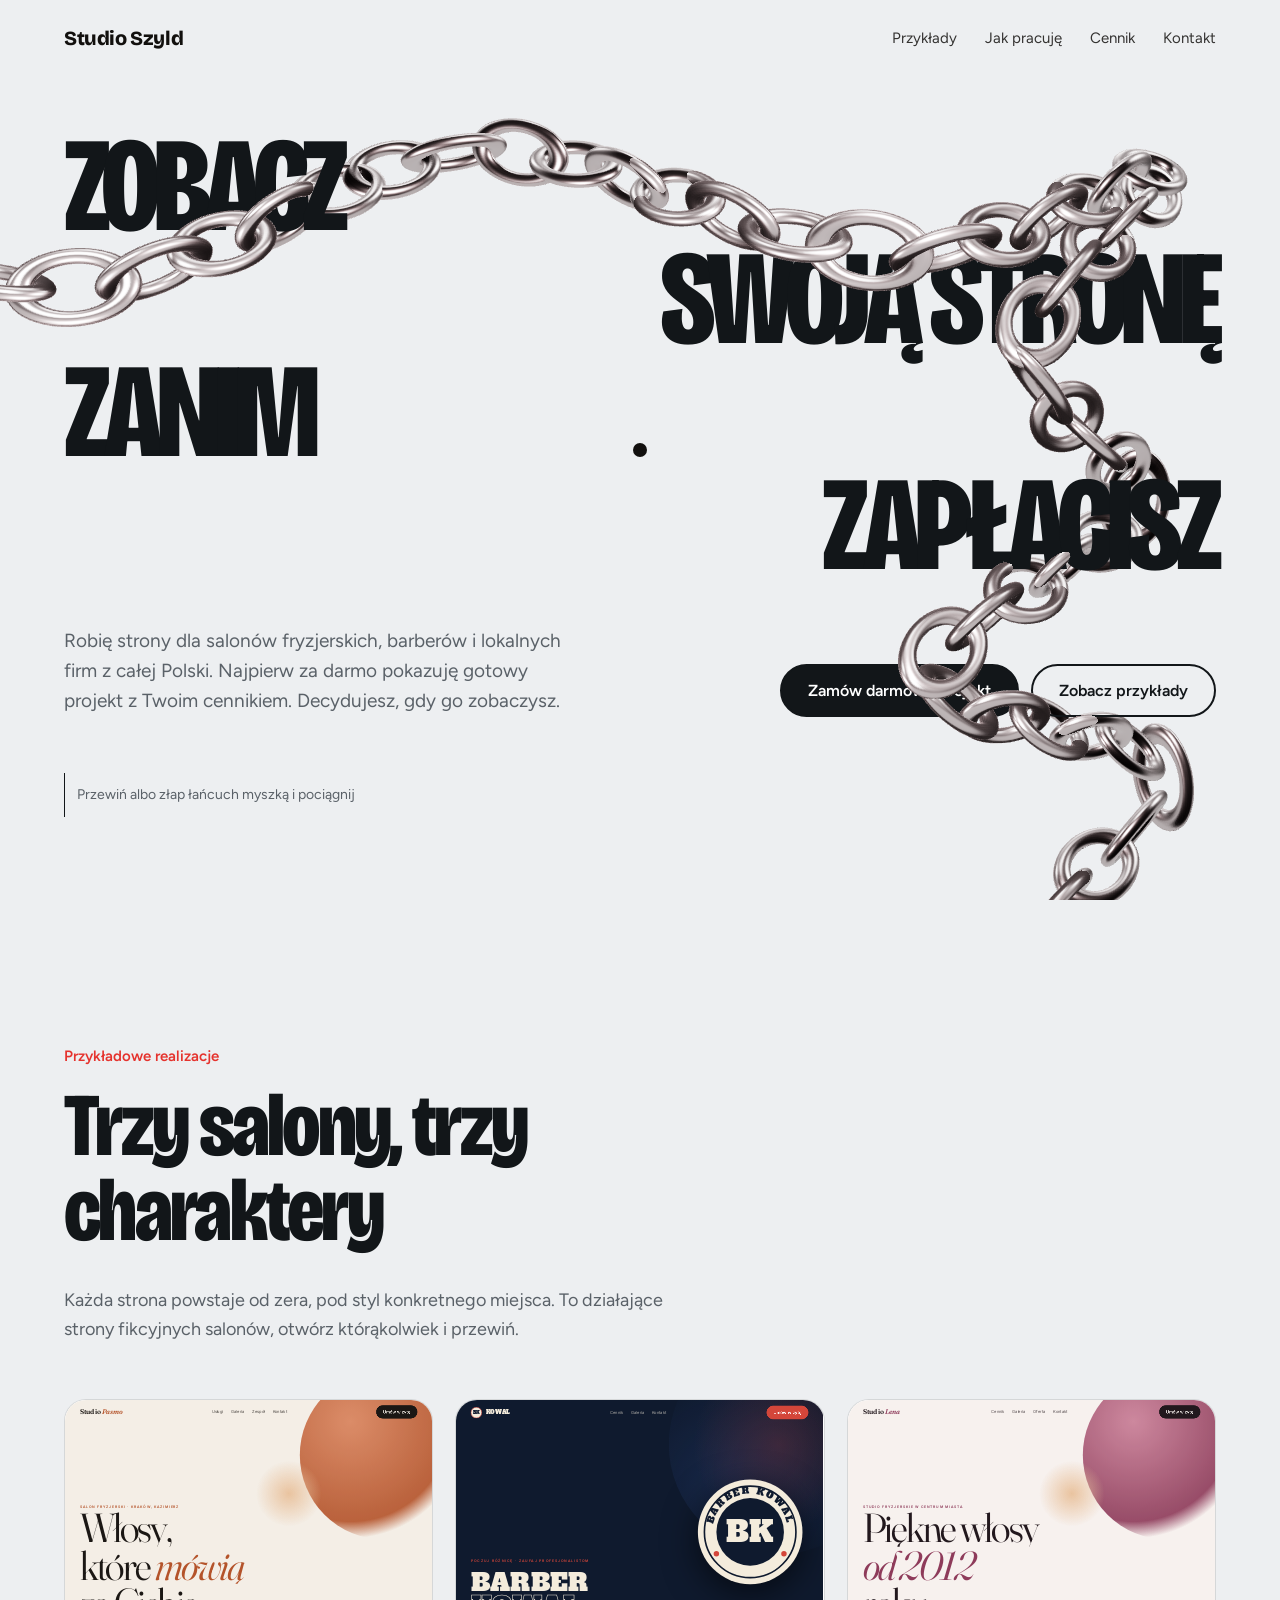
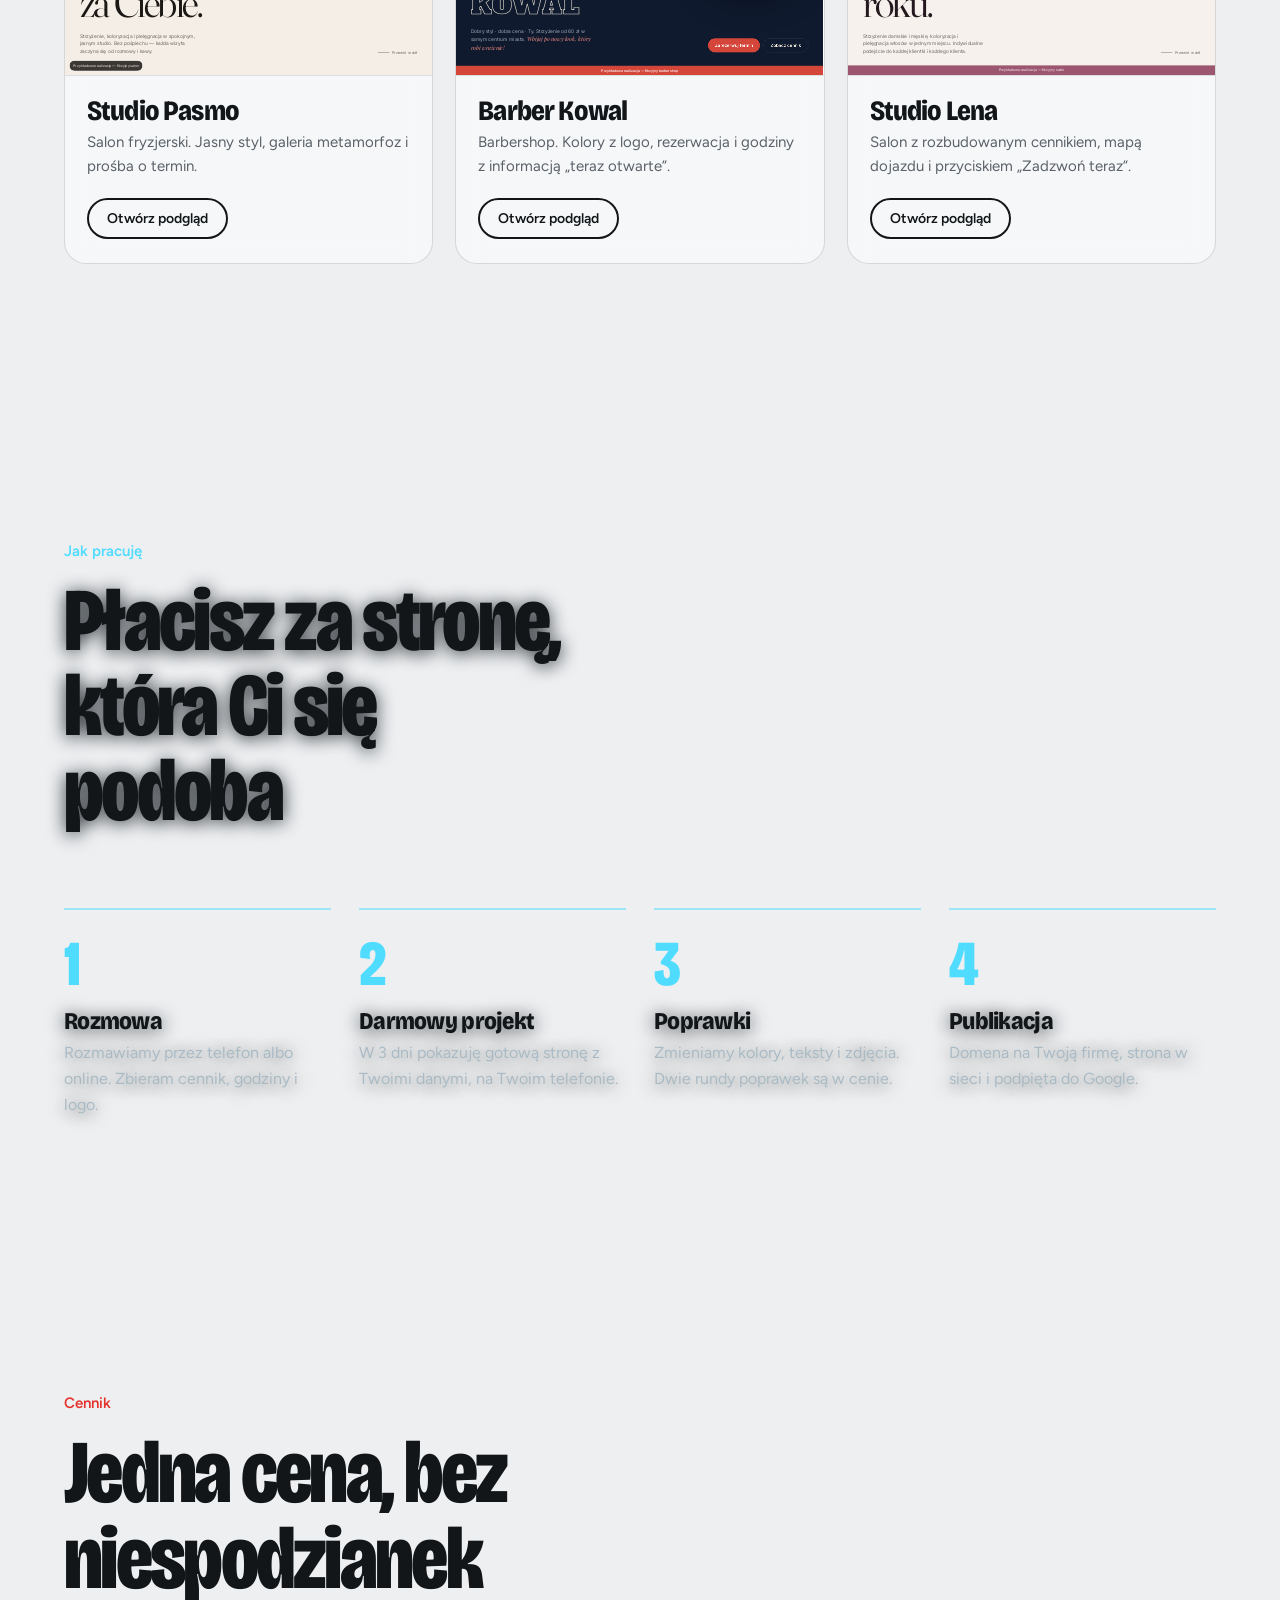
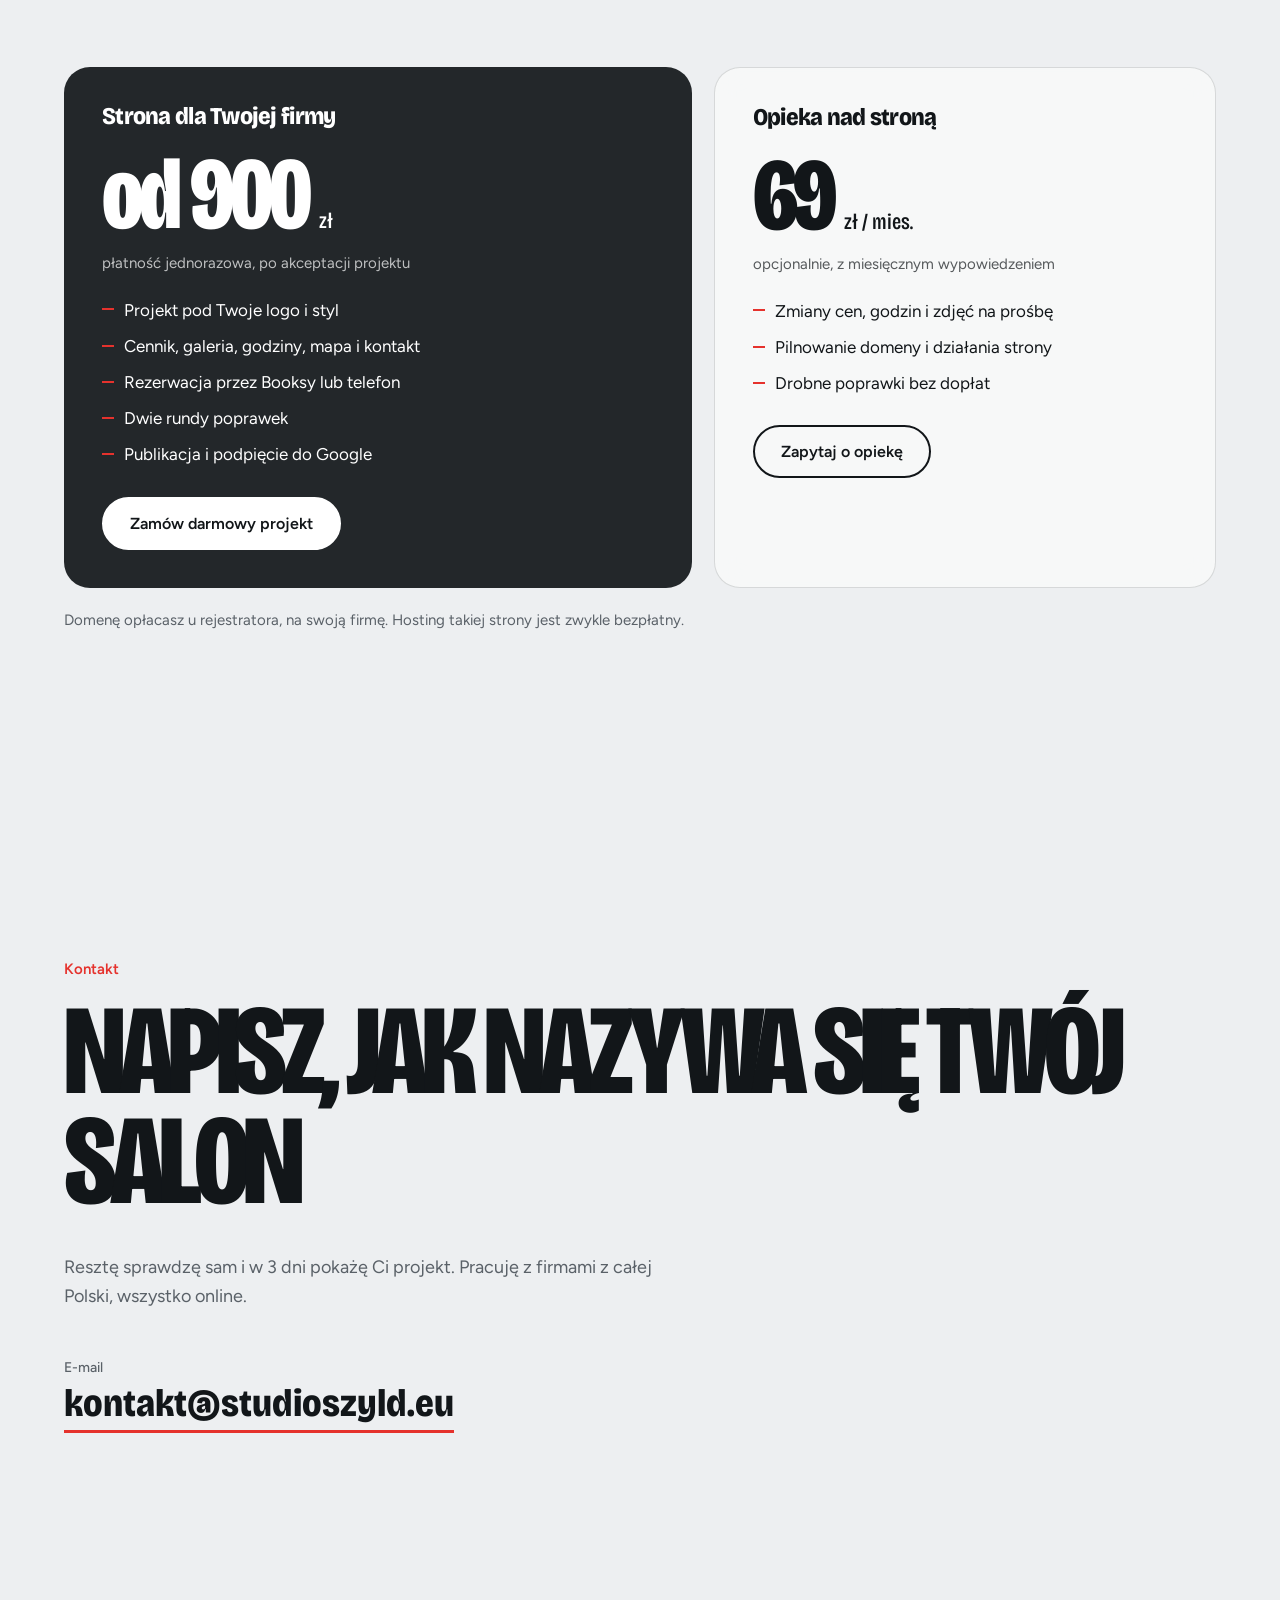
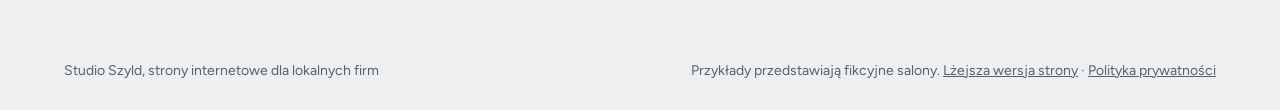
==== index.html @ aa6c3f44 "Add files via upload" ====
<!DOCTYPE html>
<html lang="pl">
<head>
<meta charset="utf-8">
<meta name="viewport" content="width=device-width, initial-scale=1">
<link rel="canonical" href="https://studioszyld.eu/">
<link rel="icon" href="favicon.svg" type="image/svg+xml">
<meta property="og:title" content="Studio Szyld — strony internetowe dla salonów i lokalnych firm">
<meta property="og:description" content="Zobacz swoją stronę, zanim zapłacisz. Darmowy projekt dla salonów fryzjerskich, barberów i lokalnych firm z całej Polski.">
<title>Studio Szyld — strony internetowe dla salonów i lokalnych firm</title>
<meta name="description" content="Strony dla salonów fryzjerskich, barberów i lokalnych firm z całej Polski. Darmowy projekt, zanim cokolwiek zapłacisz.">
<link rel="stylesheet" href="fonts/fonts.css">
<script type="importmap">
{ "imports": {
  "three": "./lib/three.module.js",
  "three/addons/": "./lib/addons/"
} }
</script>
<style>
  :root{
    --bg:#EDEFF1; --paper:#F8F9FA; --ink:#121619; --muted:#5A6168; --line:rgba(18,22,25,.14);
    --red:#E5322D; --cyan:#50DCFF; --night:#0C1217;
    --display:"Bricolage Grotesque","Arial Narrow",sans-serif; --body:"Figtree",system-ui,sans-serif;
    --wrap:min(1200px,90vw);
  }
  *{box-sizing:border-box;margin:0;padding:0}
  html{scroll-behavior:smooth}
  body{background:var(--bg);color:var(--ink);font:400 17px/1.6 var(--body);-webkit-font-smoothing:antialiased;overflow-x:hidden;transition:background-color .6s}
  body.dark{background:var(--night);color:#E9EEF1}
  a{color:inherit}
  .wrap{width:var(--wrap);margin-inline:auto}
  :focus-visible{outline:3px solid var(--red);outline-offset:3px;border-radius:6px}
  h1,h2,h3{font-family:var(--display);font-weight:800;letter-spacing:-.03em;line-height:.95}

  main,header,footer{position:relative;z-index:1}

  .btn{display:inline-flex;align-items:center;justify-content:center;border-radius:999px;padding:15px 26px;font:600 16px var(--body);text-decoration:none;border:2px solid currentColor;cursor:pointer;background:transparent;color:inherit;transition:background .2s,color .2s,border-color .2s}
  .btn.solid{background:var(--ink);border-color:var(--ink);color:#fff}
  .btn.solid:hover{background:var(--red);border-color:var(--red)}
  .btn:not(.solid):hover{background:var(--ink);border-color:var(--ink);color:#fff}
  body.dark .btn:not(.solid):hover{background:#fff;border-color:#fff;color:var(--ink)}

  header{position:fixed;top:0;left:0;right:0;z-index:20;mix-blend-mode:difference;color:#fff}
  header .wrap{display:flex;justify-content:space-between;align-items:center;height:76px}
  .brand{font:800 20px var(--display);letter-spacing:-.02em;text-decoration:none}
  header nav{display:flex;gap:28px;font-size:15px}
  header nav a{text-decoration:none;opacity:.85}
  header nav a:hover{opacity:1}
  @media (max-width:760px){header nav a:not(.cta){display:none}}

  section{min-height:100vh;padding:130px 0 100px;display:flex;align-items:center}
  section>.wrap{width:var(--wrap)}

  /* hero */
  .hero h1{font-size:clamp(52px,10.5vw,172px);font-variation-settings:"wdth" 75;letter-spacing:-.05em;line-height:.84;text-transform:uppercase}
  .hero h1 span{display:block}
  .hero h1 .r{text-align:right}
  .hero-foot{display:flex;justify-content:space-between;align-items:flex-end;gap:32px;flex-wrap:wrap;margin-top:44px}
  .hero-foot p{max-width:42ch;font-size:19px;color:var(--muted)}
  .hero-foot .row{display:flex;gap:12px;flex-wrap:wrap}
  .scroll-cue{font-size:14px;color:var(--muted);margin-top:56px;display:flex;align-items:center;gap:12px}
  .scroll-cue i{width:1px;height:44px;background:var(--ink);transform-origin:top;animation:cue 2s ease-in-out infinite}
  @keyframes cue{0%{transform:scaleY(0)}50%{transform:scaleY(1)}100%{transform:scaleY(0);transform-origin:bottom}}

  .label{font:600 15px var(--body);color:var(--red);margin-bottom:18px;display:block}
  h2{font-size:clamp(44px,7vw,108px);font-variation-settings:"wdth" 78;max-width:13ch}
  .sub{max-width:52ch;color:var(--muted);margin-top:22px;font-size:18px}
  body.dark .sub{color:#9FB0BA}

  /* work */
  .work .grid{display:grid;grid-template-columns:repeat(3,1fr);gap:22px;margin-top:56px}
  .card{background:rgba(248,249,250,.82);backdrop-filter:blur(14px);border:1px solid var(--line);border-radius:22px;overflow:hidden;display:flex;flex-direction:column}
  .viewport{position:relative;aspect-ratio:4/3;overflow:hidden;background:#fff;border-bottom:1px solid var(--line)}
  .viewport iframe{position:absolute;top:0;left:0;width:1280px;height:960px;border:0;transform-origin:0 0;pointer-events:none}
  .card .txt{padding:22px 22px 24px;display:flex;flex-direction:column;gap:6px;flex:1}
  .card h3{font-size:28px;font-variation-settings:"wdth" 85}
  .card p{color:var(--muted);font-size:15px;flex:1}
  .card button{margin-top:14px;align-self:flex-start;padding:10px 18px;font-size:14px}
  @media (max-width:900px){.work .grid{grid-template-columns:1fr}}

  /* process (dark, cyan light) */
  .process ol{list-style:none;margin-top:64px;display:grid;grid-template-columns:repeat(4,1fr);gap:28px;counter-reset:s}
  .process li{counter-increment:s;border-top:2px solid rgba(80,220,255,.5);padding-top:22px}
  .process h2,.process h3,.process p{text-shadow:0 2px 18px rgba(12,18,23,.85)}
  .process li::before{content:counter(s);display:block;font:800 64px/1 var(--display);color:var(--cyan);margin-bottom:14px;font-variation-settings:"wdth" 75}
  .process h3{font-size:24px;margin-bottom:8px;font-variation-settings:"wdth" 88}
  .process p{color:#A9BAC4;font-size:16px}
  @media (max-width:900px){.process ol{grid-template-columns:1fr 1fr}}
  @media (max-width:560px){.process ol{grid-template-columns:1fr}}

  /* pricing */
  .plans{display:grid;grid-template-columns:1.25fr 1fr;gap:22px;margin-top:56px}
  .plan{border-radius:26px;padding:38px;backdrop-filter:blur(14px)}
  .plan.main{background:rgba(18,22,25,.92);color:#fff}
  .plan.care{background:rgba(248,249,250,.85);border:1px solid var(--line)}
  .plan h3{font-size:24px;font-variation-settings:"wdth" 90}
  .price{font:800 clamp(64px,8vw,112px)/1 var(--display);font-variation-settings:"wdth" 75;letter-spacing:-.04em;margin:16px 0 4px}
  .price small{font-size:22px;font-weight:500;letter-spacing:0}
  .plan .note{opacity:.7;font-size:15px;margin-bottom:22px}
  .plan ul{list-style:none;display:grid;gap:9px;margin-bottom:28px}
  .plan li{padding-left:22px;position:relative}
  .plan li::before{content:"";position:absolute;left:0;top:.7em;width:12px;height:2px;background:var(--red)}
  .plan.main .btn{background:#fff;border-color:#fff;color:var(--ink)}
  .plan.main .btn:hover{background:var(--red);border-color:var(--red);color:#fff}
  .fine{margin-top:20px;font-size:15px;color:var(--muted)}
  @media (max-width:900px){.plans{grid-template-columns:1fr}}

  /* contact */
  .contact h2{font-size:clamp(56px,10vw,168px);max-width:none;text-transform:uppercase;font-variation-settings:"wdth" 75;letter-spacing:-.05em;line-height:.86}
  .contact .links{display:flex;gap:40px;flex-wrap:wrap;margin-top:48px}
  .contact .links a{text-decoration:none;font:800 clamp(24px,3vw,40px)/1.1 var(--display);font-variation-settings:"wdth" 85;border-bottom:3px solid var(--red);padding-bottom:6px}
  .contact .links a:hover{color:var(--red)}
  .contact .links small{display:block;font:500 14px var(--body);color:var(--muted);margin-bottom:6px}
  footer{padding:28px 0;font-size:14px;color:var(--muted)}
  footer .wrap{display:flex;justify-content:space-between;gap:16px;flex-wrap:wrap}

  dialog{border:0;padding:0;width:min(1280px,96vw);height:min(860px,92vh);border-radius:18px;overflow:hidden;background:#fff;box-shadow:0 40px 120px rgba(0,0,0,.4)}
  dialog::backdrop{background:rgba(12,18,23,.65);backdrop-filter:blur(4px)}
  .dlg-bar{display:flex;align-items:center;justify-content:space-between;padding:10px 12px 10px 20px;background:var(--ink);color:#fff;font-size:14px}
  .dlg-bar button{border:0;background:#fff;color:var(--ink);font:600 14px var(--body);padding:8px 16px;border-radius:999px;cursor:pointer}
  dialog iframe{width:100%;height:calc(100% - 52px);border:0;display:block}

  .fallback .gl{display:none}
  html.lenis, html.lenis body{height:auto}
  .lenis.lenis-smooth{scroll-behavior:auto!important}
  .lenis.lenis-stopped{overflow:hidden}

  /* two canvases: chain behind the text and in front of it */
  .gl{position:fixed;inset:0;width:100vw;height:100vh;pointer-events:none}
  #glBack{z-index:0}
  #glFront{z-index:3}

  /* intro: white curtain, title, counter */
  #introBg{position:fixed;inset:0;z-index:28;background:#fff;will-change:transform}
  #introText{position:fixed;inset:0;z-index:30;display:flex;flex-direction:column;align-items:center;justify-content:center;gap:18px;pointer-events:none;will-change:transform}
  #introText .title{font:800 clamp(64px,15vw,260px)/.82 var(--display);font-variation-settings:"wdth" 75;letter-spacing:-.05em;text-transform:uppercase;text-align:center;color:var(--ink)}
  #introText .title span{display:block;overflow:hidden}
  #introText .title span i{display:block;font-style:normal}
  #introText small{font-size:15px;color:var(--muted)}
  #introCount{position:fixed;left:28px;bottom:20px;z-index:30;font:800 clamp(48px,7vw,110px)/1 var(--display);font-variation-settings:"wdth" 75;letter-spacing:-.04em;color:var(--ink);font-variant-numeric:tabular-nums}
  #skipIntro{position:fixed;right:24px;bottom:24px;z-index:32;border:0;background:none;font:500 14px var(--body);color:var(--muted);cursor:pointer;text-decoration:underline}
  body.intro{overflow:hidden}
  body.intro #glBack{z-index:29}
  body.intro #glFront{z-index:31}
  body.intro header{opacity:0}
  header{transition:opacity .6s .2s}
  @media (prefers-reduced-motion:no-preference){
    #introText .title span i{animation:introRise 1s cubic-bezier(.2,.8,.2,1) both}
    #introText .title span:nth-child(2) i{animation-delay:.12s}
    @keyframes introRise{from{transform:translateY(105%)}to{transform:none}}
    body.ready .hero h1 span{animation:heroRise 1s cubic-bezier(.2,.8,.2,1) both}
    body.ready .hero h1 span:nth-child(2){animation-delay:.07s}
    body.ready .hero h1 span:nth-child(3){animation-delay:.14s}
    body.ready .hero h1 span:nth-child(4){animation-delay:.21s}
    @keyframes heroRise{from{transform:translateY(40%);opacity:0}to{transform:none;opacity:1}}
    /* section headings wipe in once */
    h2.rv{padding-bottom:.12em;clip-path:inset(0 0 100% 0);transform:translateY(24px);transition:clip-path 1s cubic-bezier(.2,.8,.2,1),transform 1s cubic-bezier(.2,.8,.2,1)}
    h2.rv.in{clip-path:inset(0 0 0 0);transform:none}
    h2.rv.done{clip-path:none}
  }

  /* custom cursor (mouse only) */
  .cursor{position:fixed;left:0;top:0;width:14px;height:14px;margin:-7px 0 0 -7px;border-radius:50%;background:#fff;mix-blend-mode:difference;z-index:50;pointer-events:none;transition:width .25s,height .25s,margin .25s;display:none}
  .cursor.big{width:64px;height:64px;margin:-32px 0 0 -32px}
  .cursor.grab{width:40px;height:40px;margin:-20px 0 0 -20px}
  @media (hover:hover) and (pointer:fine){ .cursor{display:block} body{cursor:none} a,button,summary{cursor:none} }
  body.dragging{user-select:none;-webkit-user-select:none}
</style>
</head>
<body class="intro">
<div id="introBg" aria-hidden="true"></div>
<canvas class="gl" id="glBack" aria-hidden="true"></canvas>
<div id="introText" role="status" aria-label="Wczytywanie strony Studio Szyld">
  <div class="title" aria-hidden="true"><span><i>Studio</i></span><span><i>Szyld</i></span></div>
  <small>strony internetowe dla lokalnych firm</small>
</div>
<div id="introCount" aria-hidden="true">00</div>
<button type="button" id="skipIntro">Pomiń intro</button>
<canvas class="gl" id="glFront" aria-hidden="true"></canvas>
<div class="cursor" id="cursor" aria-hidden="true"></div>

<header>
  <div class="wrap">
    <a class="brand" href="#top">Studio Szyld</a>
    <nav aria-label="Główna">
      <a href="#przyklady">Przykłady</a>
      <a href="#jak-pracuje">Jak pracuję</a>
      <a href="#cennik">Cennik</a>
      <a class="cta" href="#kontakt">Kontakt</a>
    </nav>
  </div>
</header>

<main id="top">
  <section class="hero" data-light="#ffffff" aria-labelledby="h1">
    <div class="wrap">
      <h1 id="h1"><span>Zobacz</span><span class="r">swoją stronę</span><span>zanim</span><span class="r">zapłacisz</span></h1>
      <div class="hero-foot">
        <p>Robię strony dla salonów fryzjerskich, barberów i lokalnych firm z całej Polski. Najpierw za darmo pokazuję gotowy projekt z Twoim cennikiem. Decydujesz, gdy go zobaczysz.</p>
        <div class="row"><a class="btn solid" href="#kontakt">Zamów darmowy projekt</a><a class="btn" href="#przyklady">Zobacz przykłady</a></div>
      </div>
      <div class="scroll-cue"><i></i><span id="cueText">Przewiń, łańcuch pojedzie z Tobą</span></div>
    </div>
  </section>

  <section class="work" id="przyklady" data-light="#ff3b30" aria-labelledby="h2a">
    <div class="wrap">
      <span class="label">Przykładowe realizacje</span>
      <h2 id="h2a">Trzy salony, trzy charaktery</h2>
      <p class="sub">Każda strona powstaje od zera, pod styl konkretnego miejsca. To działające strony fikcyjnych salonów, otwórz którąkolwiek i przewiń.</p>
      <div class="grid">
        <article class="card"><div class="viewport" data-demo="pasmo"><iframe title="Podgląd: Studio Pasmo" tabindex="-1" aria-hidden="true"></iframe></div><div class="txt"><h3>Studio Pasmo</h3><p>Salon fryzjerski. Jasny styl, galeria metamorfoz i prośba o termin.</p><button class="btn" type="button" data-open="pasmo">Otwórz podgląd</button></div></article>
        <article class="card"><div class="viewport" data-demo="barber"><iframe title="Podgląd: Barber Kowal" tabindex="-1" aria-hidden="true"></iframe></div><div class="txt"><h3>Barber Kowal</h3><p>Barbershop. Kolory z logo, rezerwacja i godziny z informacją „teraz otwarte”.</p><button class="btn" type="button" data-open="barber">Otwórz podgląd</button></div></article>
        <article class="card"><div class="viewport" data-demo="salon"><iframe title="Podgląd: Studio Lena" tabindex="-1" aria-hidden="true"></iframe></div><div class="txt"><h3>Studio Lena</h3><p>Salon z rozbudowanym cennikiem, mapą dojazdu i przyciskiem „Zadzwoń teraz”.</p><button class="btn" type="button" data-open="salon">Otwórz podgląd</button></div></article>
      </div>
    </div>
  </section>

  <section class="process" id="jak-pracuje" data-light="#50dcff" data-dark aria-labelledby="h2b">
    <div class="wrap">
      <span class="label" style="color:var(--cyan)">Jak pracuję</span>
      <h2 id="h2b">Płacisz za stronę, która Ci się podoba</h2>
      <ol>
        <li><h3>Rozmowa</h3><p>Rozmawiamy przez telefon albo online. Zbieram cennik, godziny i logo.</p></li>
        <li><h3>Darmowy projekt</h3><p>W 3 dni pokazuję gotową stronę z Twoimi danymi, na Twoim telefonie.</p></li>
        <li><h3>Poprawki</h3><p>Zmieniamy kolory, teksty i zdjęcia. Dwie rundy poprawek są w cenie.</p></li>
        <li><h3>Publikacja</h3><p>Domena na Twoją firmę, strona w sieci i podpięta do Google.</p></li>
      </ol>
    </div>
  </section>

  <section class="pricing" id="cennik" data-light="#ffffff" aria-labelledby="h2c">
    <div class="wrap">
      <span class="label">Cennik</span>
      <h2 id="h2c">Jedna cena, bez niespodzianek</h2>
      <div class="plans">
        <div class="plan main">
          <h3>Strona dla Twojej firmy</h3>
          <div class="price">od 900 <small>zł</small></div>
          <p class="note">płatność jednorazowa, po akceptacji projektu</p>
          <ul><li>Projekt pod Twoje logo i styl</li><li>Cennik, galeria, godziny, mapa i kontakt</li><li>Rezerwacja przez Booksy lub telefon</li><li>Dwie rundy poprawek</li><li>Publikacja i podpięcie do Google</li></ul>
          <a class="btn" href="#kontakt">Zamów darmowy projekt</a>
        </div>
        <div class="plan care">
          <h3>Opieka nad stroną</h3>
          <div class="price">69 <small>zł / mies.</small></div>
          <p class="note">opcjonalnie, z miesięcznym wypowiedzeniem</p>
          <ul><li>Zmiany cen, godzin i zdjęć na prośbę</li><li>Pilnowanie domeny i działania strony</li><li>Drobne poprawki bez dopłat</li></ul>
          <a class="btn" href="#kontakt">Zapytaj o opiekę</a>
        </div>
      </div>
      <p class="fine">Domenę opłacasz u rejestratora, na swoją firmę. Hosting takiej strony jest zwykle bezpłatny.</p>
    </div>
  </section>

  <section class="contact" id="kontakt" data-light="#ff3b30" aria-labelledby="h2d">
    <div class="wrap">
      <span class="label">Kontakt</span>
      <h2 id="h2d">Napisz, jak nazywa się Twój salon</h2>
      <p class="sub">Resztę sprawdzę sam i w 3 dni pokażę Ci projekt. Pracuję z firmami z całej Polski, wszystko online.</p>
      <div class="links">
        <a href="mailto:kontakt@studioszyld.eu"><small>E-mail</small>kontakt@studioszyld.eu</a>
      </div>
    </div>
  </section>
</main>

<footer><div class="wrap"><span>Studio Szyld, strony internetowe dla lokalnych firm</span><span>Przykłady przedstawiają fikcyjne salony. <a href="lekka.html">Lżejsza wersja strony</a> · <a href="polityka-prywatnosci.html">Polityka prywatności</a></span></div></footer>

<dialog id="preview" aria-label="Pełny podgląd przykładu">
  <div class="dlg-bar"><span id="previewTitle">Podgląd</span><button type="button" id="previewClose">Zamknij podgląd</button></div>
  <iframe id="previewFrame" title="Pełny podgląd przykładowej strony"></iframe>
</dialog>

<script src="lib/lenis.min.js"></script>
<script>
(function(){
  if ('scrollRestoration' in history) history.scrollRestoration = 'manual';
  window.scrollTo(0, 0);
  var reduce = matchMedia('(prefers-reduced-motion: reduce)').matches;

  // Smooth scroll
  if (window.Lenis && !reduce) {
    window.lenis = new Lenis({ duration: 1.15, smoothWheel: true });
    (function raf(t){ window.lenis.raf(t); requestAnimationFrame(raf); })(performance.now());
    window.lenis.stop();
    document.querySelectorAll('a[href^="#"]').forEach(function(a){
      a.addEventListener('click', function(e){
        var el = document.querySelector(a.getAttribute('href')); if (!el) return;
        e.preventDefault(); window.lenis.scrollTo(el, { offset: a.getAttribute('href') === '#top' ? 0 : -20 });
      });
    });
  }

  // Intro control (the 3D script drives the curtain; this is the fallback and the finish)
  var done = false;
  window.introProgress = function(p){ var c = document.getElementById('introCount'); if (c) c.textContent = String(Math.round(p * 100)).padStart(2, '0'); };
  window.introCurtain = function(k){
    var y = (k * 100) + '%';
    ['introBg','introText','introCount'].forEach(function(id){ var el = document.getElementById(id); if (el) el.style.transform = 'translateY(' + y + ')'; });
    if (k > 0.15) document.body.classList.add('ready');
  };
  window.finishIntro = function(){
    if (done) return; done = true;
    window.introCurtain(1);
    document.body.classList.add('ready');
    document.body.classList.remove('intro');
    ['introBg','introText','introCount','skipIntro'].forEach(function(id){ var el = document.getElementById(id); if (el) el.remove(); });
    if (window.lenis) window.lenis.start();
  };
  function skip(){ window.__skipIntro = true; window.finishIntro(); }
  document.getElementById('skipIntro').addEventListener('click', skip);
  window.addEventListener('keydown', function(e){ if (e.key === 'Escape' && !done) skip(); });
  if (reduce) window.finishIntro();
  setTimeout(function(){ if (!window.__chainReady) window.finishIntro(); }, 6000);

  // Headings wipe in
  // observe the section (a clipped heading itself never counts as visible)
  var io = new IntersectionObserver(function(es){ es.forEach(function(en){ if (en.isIntersecting) { var t = en.target.querySelector('h2'); t.classList.add('in'); io.unobserve(en.target); setTimeout(function(){ t.classList.add('done'); }, 1100); } }); }, { threshold: .15 });
  document.querySelectorAll('section:not(.hero) h2').forEach(function(h){ h.classList.add('rv'); io.observe(h.closest('section')); });

  // Cursor + magnetic buttons
  if (matchMedia('(hover:hover) and (pointer:fine)').matches) {
    var c = document.getElementById('cursor'), x = innerWidth/2, y = innerHeight/2, cx = x, cy = y;
    addEventListener('pointermove', function(e){ x = e.clientX; y = e.clientY; }, { passive: true });
    (function loop(){ cx += (x - cx) * .25; cy += (y - cy) * .25; c.style.transform = 'translate(' + cx + 'px,' + cy + 'px)'; requestAnimationFrame(loop); })();
    document.addEventListener('pointerover', function(e){ c.classList.toggle('big', !!e.target.closest('a,button,summary,.card')); });
    document.querySelectorAll('.btn').forEach(function(b){
      b.addEventListener('pointermove', function(e){ var r = b.getBoundingClientRect(); b.style.transform = 'translate(' + (e.clientX - r.left - r.width/2) * .25 + 'px,' + (e.clientY - r.top - r.height/2) * .35 + 'px)'; });
      b.addEventListener('pointerleave', function(){ b.style.transform = ''; });
    });
    window.__cursorEl = c;
    var ct = document.getElementById('cueText'); if (ct) ct.textContent = 'Przewiń albo złap łańcuch myszką i pociągnij';
  }
})();
</script>
<script type="text/plain" id="demo-pasmo">[base64]/[base64]/[base64]/[base64]/[base64]</script>
<script type="text/plain" id="demo-barber">[base64]/[base64]/[base64]</script>
<script type="text/plain" id="demo-salon">[base64]/[base64]/[base64]/Fm2NpYW1pLjwvcD4KICAgICAgPGRpdiBzdHlsZT0iZGlzcGxheTpmbGV4O2dhcDoxMnB4O2ZsZXgtd3JhcDp3cmFwIj4KICAgICAgICA8YSBjbGFzcz0iYnRuIGNsYXkgbWFnbmV0aWMiIGhyZWY9IiNyZXplcndhY2phIj48c3Bhbj5aYWR6d2/[base64]/[base64]</script>

<script>
(function(){
  var cache = {};
  window.getDemo = function(id){
    if (!cache[id]) {
      var bin = atob(document.getElementById('demo-' + id).textContent.trim()), bytes = new Uint8Array(bin.length);
      for (var i = 0; i < bin.length; i++) bytes[i] = bin.charCodeAt(i);
      cache[id] = new TextDecoder('utf-8').decode(bytes);
    }
    return cache[id];
  };
  var names = { pasmo:'Studio Pasmo', barber:'Barber Kowal', salon:'Studio Lena' };
  function fit(v){ v.querySelector('iframe').style.transform = 'scale(' + (v.clientWidth / 1280) + ')'; }
  var ro = new ResizeObserver(function(es){ es.forEach(function(e){ fit(e.target); }); });
  var io = new IntersectionObserver(function(es){
    es.forEach(function(e){ if (e.isIntersecting) { var v = e.target; v.querySelector('iframe').srcdoc = getDemo(v.dataset.demo); fit(v); ro.observe(v); io.unobserve(v); } });
  }, { rootMargin: '400px' });
  document.querySelectorAll('.viewport').forEach(function(v){ io.observe(v); });
  var dlg = document.getElementById('preview'), pf = document.getElementById('previewFrame');
  document.querySelectorAll('[data-open]').forEach(function(b){
    b.addEventListener('click', function(){
      document.getElementById('previewTitle').textContent = names[b.dataset.open] + ' (przykładowa realizacja)';
      pf.srcdoc = getDemo(b.dataset.open); dlg.showModal(); if (window.lenis) window.lenis.stop();
    });
  });
  document.getElementById('previewClose').addEventListener('click', function(){ dlg.close(); });
  dlg.addEventListener('close', function(){ pf.srcdoc = ''; if (window.lenis) window.lenis.start(); });
  dlg.addEventListener('click', function(e){ if (e.target === dlg) dlg.close(); });

  // if WebGL/three fails, hide canvas
  window.__chainFallback = function(){ document.documentElement.classList.add('fallback'); window.finishIntro && window.finishIntro(); };
  setTimeout(function(){ if (!window.__chainReady) window.__chainFallback(); }, 6000);
})();
</script>

<script type="module">
import * as THREE from 'three';
import { RoomEnvironment } from 'three/addons/environments/RoomEnvironment.js';

try {
  const reduce = matchMedia('(prefers-reduced-motion: reduce)').matches;
  const fine = matchMedia('(hover:hover) and (pointer:fine)').matches;
  const dual = window.innerWidth >= 700;          // chain woven in front of the text only on larger screens

  function makeRenderer(canvas){
    const r = new THREE.WebGLRenderer({ canvas, antialias: true, alpha: true });
    r.setPixelRatio(Math.min(window.devicePixelRatio, dual ? 1.75 : 2));
    r.toneMapping = THREE.ACESFilmicToneMapping;
    r.toneMappingExposure = 0.95;
    r.outputColorSpace = THREE.SRGBColorSpace;
    return r;
  }
  const back = makeRenderer(document.getElementById('glBack'));
  const front = dual ? makeRenderer(document.getElementById('glFront')) : null;
  // Split the chain at the text plane: back canvas draws what is behind (z<0), front canvas what is in front (z>0)
  if (front) {
    back.clippingPlanes = [new THREE.Plane(new THREE.Vector3(0, 0, -1), 0.02)];
    front.clippingPlanes = [new THREE.Plane(new THREE.Vector3(0, 0, 1), 0.02)];
  }

  const scene = new THREE.Scene();
  const camera = new THREE.PerspectiveCamera(35, 1, 0.1, 100);
  camera.position.set(0, 0, 24);
  const pmremB = new THREE.PMREMGenerator(back);
  const envB = pmremB.fromScene(new RoomEnvironment(), 0.04).texture;
  let envF = null;
  if (front) { const pmremF = new THREE.PMREMGenerator(front); envF = pmremF.fromScene(new RoomEnvironment(), 0.04).texture; }
  scene.environment = envB;

  const geo = new THREE.TorusGeometry(0.5, 0.12, 20, 64);
  geo.scale(1, 1.6, 1);
  const mat = new THREE.MeshStandardMaterial({ color: 0xffffff, metalness: 1, roughness: 0.18, envMapIntensity: 0.8 });

  const pts = [
    [-16, 6, -2], [-9, 2.5, 2.2], [-3, 5.5, -2.2], [4, 3, 2.2], [9.5, 5, -2], [6, 1.5, 2], [9, -1, -2],
    [4.5, -3.5, 2], [9.5, -6, -2], [5.5, -9, 1.5], [10.5, -12, 0], [17, -13, -2]
  ].map(p => new THREE.Vector3(p[0], p[1], p[2]));
  const curve = new THREE.CatmullRomCurve3(pts, false, 'centripetal');
  const SPACING = 1.24;
  const COUNT = Math.floor(curve.getLength() / SPACING);

  const chain = new THREE.InstancedMesh(geo, mat, COUNT);
  chain.frustumCulled = false;
  const group = new THREE.Group();
  group.add(chain);
  scene.add(group);

  const key = new THREE.PointLight(0xffffff, 420, 0, 1.6); key.position.set(6, 6, 10); scene.add(key);
  const rim = new THREE.PointLight(0xffffff, 260, 0, 1.6); rim.position.set(-8, -5, 6); scene.add(rim);
  const cursorLight = new THREE.PointLight(0xffffff, 0, 0, 2); cursorLight.position.set(0, 0, 5); scene.add(cursorLight);
  scene.add(new THREE.AmbientLight(0xffffff, 0.15));

  // per-link state for the cursor push (springy)
  const disp = new Float32Array(COUNT * 3), vel = new Float32Array(COUNT * 3);
  const up = new THREE.Vector3(0, 1, 0), tan = new THREE.Vector3(), pos = new THREE.Vector3();
  const q = new THREE.Quaternion(), twist = new THREE.Quaternion().setFromAxisAngle(up, Math.PI / 2);
  const roll = new THREE.Quaternion(), m = new THREE.Matrix4(), one = new THREE.Vector3(1, 1, 1);
  const mouseLocal = new THREE.Vector3(9999, 9999, 0);
  let swing = 0;

  function layout(offset, dt){
    const R = 2.6, strength = 1.6;
    for (let i = 0; i < COUNT; i++) {
      const t = ((i / COUNT + offset) % 1 + 1) % 1;
      curve.getPointAt(t, pos);
      curve.getTangentAt(t, tan).normalize();
      // cursor push in the screen plane + a little toward the viewer
      const dx = pos.x - mouseLocal.x, dy = pos.y - mouseLocal.y, d = Math.hypot(dx, dy);
      let tx = 0, ty = 0, tz = 0;
      if (d < R && d > 0.0001) { const f = (1 - d / R) ** 2 * strength; tx = dx / d * f; ty = dy / d * f; tz = f * 0.8; }
      const j = i * 3;
      for (let a = 0; a < 3; a++) {
        const target = a === 0 ? tx : a === 1 ? ty : tz;
        vel[j + a] += (target - disp[j + a]) * 14 * dt;
        vel[j + a] *= Math.exp(-6 * dt);
        disp[j + a] += vel[j + a] * dt * 10;
      }
      pos.x += disp[j]; pos.y += disp[j + 1]; pos.z += disp[j + 2];
      q.setFromUnitVectors(up, tan);
      if (i % 2) q.multiply(twist);
      roll.setFromAxisAngle(up, swing * Math.sin(i * 0.35));   // scroll speed makes the links wobble
      q.multiply(roll);
      m.compose(pos, q, one);
      chain.setMatrixAt(i, m);
    }
    chain.instanceMatrix.needsUpdate = true;
  }

  const sections = [...document.querySelectorAll('section[data-light]')];
  const target = new THREE.Color(0xffffff), tint = new THREE.Color(0xffffff), WHITE = new THREE.Color(0xffffff), STEEL = new THREE.Color(0x2b3036);
  let darkK = 1;
  function sectionColor(){
    const mid = innerHeight / 2;
    let best = sections[0], bestD = Infinity;
    for (const s of sections) { const r = s.getBoundingClientRect(); const d = Math.abs((r.top + r.bottom) / 2 - mid); if (d < bestD) { bestD = d; best = s; } }
    target.set(best.dataset.light);
    document.body.classList.toggle('dark', best.hasAttribute('data-dark'));
  }

  function resize(){
    const w = innerWidth, h = innerHeight;
    back.setSize(w, h, false); if (front) front.setSize(w, h, false);
    camera.aspect = w / h;
    camera.position.z = w < 700 ? 36 : 24;
    camera.updateProjectionMatrix();
  }
  addEventListener('resize', resize); resize();

  // pointer: hover pushes links, dragging pulls the chain
  const ndc = new THREE.Vector2(), ray = new THREE.Raycaster(), plane = new THREE.Plane(new THREE.Vector3(0, 0, 1), 0), hit = new THREE.Vector3();
  let mx = 0, my = 0, sx = 0, sy = 0, hasPointer = false, dragging = false, lastY = 0, dragVel = 0, pull = 0;
  addEventListener('pointermove', e => {
    mx = e.clientX / innerWidth - .5; my = e.clientY / innerHeight - .5;
    ndc.set(mx * 2, -my * 2); hasPointer = true;
    if (dragging) { const dy = e.clientY - lastY; lastY = e.clientY; dragVel = dy * 0.0009; pull += dragVel; }
  }, { passive: true });
  addEventListener('pointerleave', () => { hasPointer = false; });
  addEventListener('pointerdown', e => {
    if (!fine || e.button !== 0 || e.target.closest('a,button,input,summary,dialog,.card,iframe')) return;
    e.preventDefault(); document.body.classList.add('dragging');
    dragging = true; lastY = e.clientY; window.__cursorEl && window.__cursorEl.classList.add('grab');
    if (window.lenis) window.lenis.stop();
  });
  addEventListener('pointerup', () => {
    if (!dragging) return; dragging = false; window.__cursorEl && window.__cursorEl.classList.remove('grab');
    document.body.classList.remove('dragging');
    if (window.lenis && !document.body.classList.contains('intro')) window.lenis.start();
  });

  // intro timeline
  const T_UNROLL = 1.9, T_HOLD = 0.45, T_DROP = 1.0, T_RETURN = 1.3;
  let introStart = null, phase = (reduce || window.__skipIntro) ? 'done' : 'unroll', returnStart = null;
  const easeIO = x => x < .5 ? 4*x*x*x : 1 - Math.pow(-2*x + 2, 3) / 2;
  const easeOut = x => 1 - Math.pow(1 - x, 3);
  if (phase === 'done') { window.finishIntro && window.finishIntro(); }

  let offset = 0, scrollOffset = 0, last = performance.now(), lastScroll = scrollY;
  const frontCanvas = document.getElementById('glFront');

  function frame(now){
    const dt = Math.min((now - last) / 1000, .05); last = now;
    if (introStart === null) introStart = now;
    if (window.__skipIntro && (phase === 'unroll' || phase === 'drop')) { phase = 'return'; returnStart = now; group.position.y = 26; chain.count = COUNT; }
    const it = (now - introStart) / 1000;
    if (phase === 'unroll') {
      const k = Math.min(it / T_UNROLL, 1);
      chain.count = Math.max(1, Math.floor(easeOut(k) * COUNT));
      window.introProgress && window.introProgress(easeOut(k));
      if (it > T_UNROLL + T_HOLD) phase = 'drop';
    } else if (phase === 'drop') {
      const k = Math.min((it - T_UNROLL - T_HOLD) / T_DROP, 1), e = easeIO(k);
      group.position.y = -28 * e;
      window.introCurtain && window.introCurtain(e);         // the white curtain is pulled down with the chain
      if (k >= 1) { window.finishIntro && window.finishIntro(); phase = 'return'; returnStart = now; group.position.y = 26; }
    } else if (phase === 'return') {
      const k = Math.min((now - returnStart) / 1000 / T_RETURN, 1);
      group.position.y = 26 * (1 - easeOut(k));
      if (k >= 1) { phase = 'done'; group.position.y = 0; }
    }

    const max = Math.max(document.documentElement.scrollHeight - innerHeight, 1);
    const p = scrollY / max;
    const v = (scrollY - lastScroll) / Math.max(dt, 1e-3); lastScroll = scrollY;
    swing += ((Math.max(-1, Math.min(1, v / 2500)) * 0.9) - swing) * 0.08;
    scrollOffset += ((p * 0.9) - scrollOffset) * (reduce ? 1 : 0.08);
    if (!dragging) { pull += dragVel; dragVel *= 0.93; }               // pulled chain keeps sliding, then settles
    if (!reduce && phase === 'done') offset += dt * 0.004;

    // pointer position in the chain's local space
    if (hasPointer && phase === 'done') {
      ray.setFromCamera(ndc, camera);
      if (ray.ray.intersectPlane(plane, hit)) { group.updateMatrixWorld(); mouseLocal.copy(group.worldToLocal(hit.clone())); }
      cursorLight.position.set(hit.x, hit.y, 4);
      cursorLight.intensity += ((fine ? 90 : 0) - cursorLight.intensity) * 0.1;
    } else { mouseLocal.set(9999, 9999, 0); cursorLight.intensity *= 0.9; }

    layout(offset + scrollOffset + pull, dt);

    sx += (mx - sx) * 0.05; sy += (my - sy) * 0.05;
    group.rotation.y = sx * 0.3 + p * 0.5;
    group.rotation.x = sy * 0.18;
    group.rotation.z = swing * 0.06;

    if (phase === 'unroll' || phase === 'drop') target.set(0xffffff); else sectionColor();
    tint.lerp(target, 0.06);
    key.color.copy(tint); rim.color.copy(tint); cursorLight.color.copy(tint);
    const targetDark = (phase === 'unroll' || phase === 'drop') ? 1 : 0;
    darkK += (targetDark - darkK) * 0.06;
    mat.color.copy(tint).lerp(WHITE, 0.22).lerp(STEEL, 0.28 + 0.6 * darkK);

    if (front) back.clippingPlanes[0].constant = (phase !== 'done' || scrollY < innerHeight * 0.275) ? 0.02 : 1000;
    scene.environment = envB; back.render(scene, camera);
    if (front) {
      // in front of the text only around the hero (and during the intro), so content stays readable below
      const fo = phase !== 'done' ? 1 : Math.max(0, 1 - scrollY / (innerHeight * 0.55));
      const woven = phase !== 'done' || scrollY < innerHeight * 0.275;
      // below the hero the whole chain goes behind the content (back canvas stops clipping)
      frontCanvas.style.opacity = woven ? Math.min(1, (fo - 0.5) * 4) : 0;
      if (woven) { scene.environment = envF; front.render(scene, camera); }
    }
    requestAnimationFrame(frame);
  }
  requestAnimationFrame(frame);
  window.__chainReady = true;
} catch (err) {
  console.error(err);
  window.__chainFallback && window.__chainFallback();
}
</script>
</body>
</html>
---- fonts/fonts.css ----
/* bricolage-grotesque-latin-ext-standard-normal */
@font-face {
  font-family: 'Bricolage Grotesque';
  font-style: normal;
  font-display: swap;
  font-weight: 200 800;
  font-stretch: 75% 100%;
  src: url(bricolage-grotesque-latin-ext-standard-normal.woff2) format('woff2-variations');
  unicode-range: U+0100-02BA,U+02BD-02C5,U+02C7-02CC,U+02CE-02D7,U+02DD-02FF,U+0304,U+0308,U+0329,U+1D00-1DBF,U+1E00-1E9F,U+1EF2-1EFF,U+2020,U+20A0-20AB,U+20AD-20C0,U+2113,U+2C60-2C7F,U+A720-A7FF;
}
/* bricolage-grotesque-latin-standard-normal */
@font-face {
  font-family: 'Bricolage Grotesque';
  font-style: normal;
  font-display: swap;
  font-weight: 200 800;
  font-stretch: 75% 100%;
  src: url(bricolage-grotesque-latin-standard-normal.woff2) format('woff2-variations');
  unicode-range: U+0000-00FF,U+0131,U+0152-0153,U+02BB-02BC,U+02C6,U+02DA,U+02DC,U+0304,U+0308,U+0329,U+2000-206F,U+20AC,U+2122,U+2191,U+2193,U+2212,U+2215,U+FEFF,U+FFFD;
}
/* figtree-latin-ext-wght-normal */
@font-face {
  font-family: 'Figtree';
  font-style: normal;
  font-display: swap;
  font-weight: 300 900;
  src: url(figtree-latin-ext-wght-normal.woff2) format('woff2-variations');
  unicode-range: U+0100-02BA,U+02BD-02C5,U+02C7-02CC,U+02CE-02D7,U+02DD-02FF,U+0304,U+0308,U+0329,U+1D00-1DBF,U+1E00-1E9F,U+1EF2-1EFF,U+2020,U+20A0-20AB,U+20AD-20C0,U+2113,U+2C60-2C7F,U+A720-A7FF;
}
/* figtree-latin-wght-normal */
@font-face {
  font-family: 'Figtree';
  font-style: normal;
  font-display: swap;
  font-weight: 300 900;
  src: url(figtree-latin-wght-normal.woff2) format('woff2-variations');
  unicode-range: U+0000-00FF,U+0131,U+0152-0153,U+02BB-02BC,U+02C6,U+02DA,U+02DC,U+0304,U+0308,U+0329,U+2000-206F,U+20AC,U+2122,U+2191,U+2193,U+2212,U+2215,U+FEFF,U+FFFD;
}
/* fraunces-latin-ext-standard-normal */
@font-face {
  font-family: 'Fraunces';
  font-style: normal;
  font-display: swap;
  font-weight: 100 900;
  src: url(fraunces-latin-ext-standard-normal.woff2) format('woff2-variations');
  unicode-range: U+0100-02BA,U+02BD-02C5,U+02C7-02CC,U+02CE-02D7,U+02DD-02FF,U+0304,U+0308,U+0329,U+1D00-1DBF,U+1E00-1E9F,U+1EF2-1EFF,U+2020,U+20A0-20AB,U+20AD-20C0,U+2113,U+2C60-2C7F,U+A720-A7FF;
}
/* fraunces-latin-standard-normal */
@font-face {
  font-family: 'Fraunces';
  font-style: normal;
  font-display: swap;
  font-weight: 100 900;
  src: url(fraunces-latin-standard-normal.woff2) format('woff2-variations');
  unicode-range: U+0000-00FF,U+0131,U+0152-0153,U+02BB-02BC,U+02C6,U+02DA,U+02DC,U+0304,U+0308,U+0329,U+2000-206F,U+20AC,U+2122,U+2191,U+2193,U+2212,U+2215,U+FEFF,U+FFFD;
}
/* fraunces-latin-ext-standard-italic */
@font-face {
  font-family: 'Fraunces';
  font-style: italic;
  font-display: swap;
  font-weight: 100 900;
  src: url(fraunces-latin-ext-standard-italic.woff2) format('woff2-variations');
  unicode-range: U+0100-02BA,U+02BD-02C5,U+02C7-02CC,U+02CE-02D7,U+02DD-02FF,U+0304,U+0308,U+0329,U+1D00-1DBF,U+1E00-1E9F,U+1EF2-1EFF,U+2020,U+20A0-20AB,U+20AD-20C0,U+2113,U+2C60-2C7F,U+A720-A7FF;
}
/* fraunces-latin-standard-italic */
@font-face {
  font-family: 'Fraunces';
  font-style: italic;
  font-display: swap;
  font-weight: 100 900;
  src: url(fraunces-latin-standard-italic.woff2) format('woff2-variations');
  unicode-range: U+0000-00FF,U+0131,U+0152-0153,U+02BB-02BC,U+02C6,U+02DA,U+02DC,U+0304,U+0308,U+0329,U+2000-206F,U+20AC,U+2122,U+2191,U+2193,U+2212,U+2215,U+FEFF,U+FFFD;
}
/* inter-latin-ext-standard-normal */
@font-face {
  font-family: 'Inter';
  font-style: normal;
  font-display: swap;
  font-weight: 100 900;
  src: url(inter-latin-ext-standard-normal.woff2) format('woff2-variations');
  unicode-range: U+0100-02BA,U+02BD-02C5,U+02C7-02CC,U+02CE-02D7,U+02DD-02FF,U+0304,U+0308,U+0329,U+1D00-1DBF,U+1E00-1E9F,U+1EF2-1EFF,U+2020,U+20A0-20AB,U+20AD-20C0,U+2113,U+2C60-2C7F,U+A720-A7FF;
}
/* inter-latin-standard-normal */
@font-face {
  font-family: 'Inter';
  font-style: normal;
  font-display: swap;
  font-weight: 100 900;
  src: url(inter-latin-standard-normal.woff2) format('woff2-variations');
  unicode-range: U+0000-00FF,U+0131,U+0152-0153,U+02BB-02BC,U+02C6,U+02DA,U+02DC,U+0304,U+0308,U+0329,U+2000-206F,U+20AC,U+2122,U+2191,U+2193,U+2212,U+2215,U+FEFF,U+FFFD;
}
/* anton-latin-ext-400-normal */
@font-face {
  font-family: 'Anton';
  font-style: normal;
  font-display: swap;
  font-weight: 400;
  src: url(anton-latin-ext-400-normal.woff2) format('woff2');
  unicode-range: U+0100-02BA,U+02BD-02C5,U+02C7-02CC,U+02CE-02D7,U+02DD-02FF,U+0304,U+0308,U+0329,U+1D00-1DBF,U+1E00-1E9F,U+1EF2-1EFF,U+2020,U+20A0-20AB,U+20AD-20C0,U+2113,U+2C60-2C7F,U+A720-A7FF;
}
/* anton-latin-400-normal */
@font-face {
  font-family: 'Anton';
  font-style: normal;
  font-display: swap;
  font-weight: 400;
  src: url(anton-latin-400-normal.woff2) format('woff2');
  unicode-range: U+0000-00FF,U+0131,U+0152-0153,U+02BB-02BC,U+02C6,U+02DA,U+02DC,U+0304,U+0308,U+0329,U+2000-206F,U+20AC,U+2122,U+2191,U+2193,U+2212,U+2215,U+FEFF,U+FFFD;
}
/* alfa-slab-one-latin-ext-400-normal */
@font-face {
  font-family: 'Alfa Slab One';
  font-style: normal;
  font-display: swap;
  font-weight: 400;
  src: url(alfa-slab-one-latin-ext-400-normal.woff2) format('woff2');
  unicode-range: U+0100-02BA,U+02BD-02C5,U+02C7-02CC,U+02CE-02D7,U+02DD-02FF,U+0304,U+0308,U+0329,U+1D00-1DBF,U+1E00-1E9F,U+1EF2-1EFF,U+2020,U+20A0-20AB,U+20AD-20C0,U+2113,U+2C60-2C7F,U+A720-A7FF;
}
/* alfa-slab-one-latin-400-normal */
@font-face {
  font-family: 'Alfa Slab One';
  font-style: normal;
  font-display: swap;
  font-weight: 400;
  src: url(alfa-slab-one-latin-400-normal.woff2) format('woff2');
  unicode-range: U+0000-00FF,U+0131,U+0152-0153,U+02BB-02BC,U+02C6,U+02DA,U+02DC,U+0304,U+0308,U+0329,U+2000-206F,U+20AC,U+2122,U+2191,U+2193,U+2212,U+2215,U+FEFF,U+FFFD;
}
/* playfair-display-latin-ext-400-italic */
@font-face {
  font-family: 'Playfair Display';
  font-style: italic;
  font-display: swap;
  font-weight: 400;
  src: url(playfair-display-latin-ext-400-italic.woff2) format('woff2');
  unicode-range: U+0100-02BA,U+02BD-02C5,U+02C7-02CC,U+02CE-02D7,U+02DD-02FF,U+0304,U+0308,U+0329,U+1D00-1DBF,U+1E00-1E9F,U+1EF2-1EFF,U+2020,U+20A0-20AB,U+20AD-20C0,U+2113,U+2C60-2C7F,U+A720-A7FF;
}
/* playfair-display-latin-400-italic */
@font-face {
  font-family: 'Playfair Display';
  font-style: italic;
  font-display: swap;
  font-weight: 400;
  src: url(playfair-display-latin-400-italic.woff2) format('woff2');
  unicode-range: U+0000-00FF,U+0131,U+0152-0153,U+02BB-02BC,U+02C6,U+02DA,U+02DC,U+0304,U+0308,U+0329,U+2000-206F,U+20AC,U+2122,U+2191,U+2193,U+2212,U+2215,U+FEFF,U+FFFD;
}
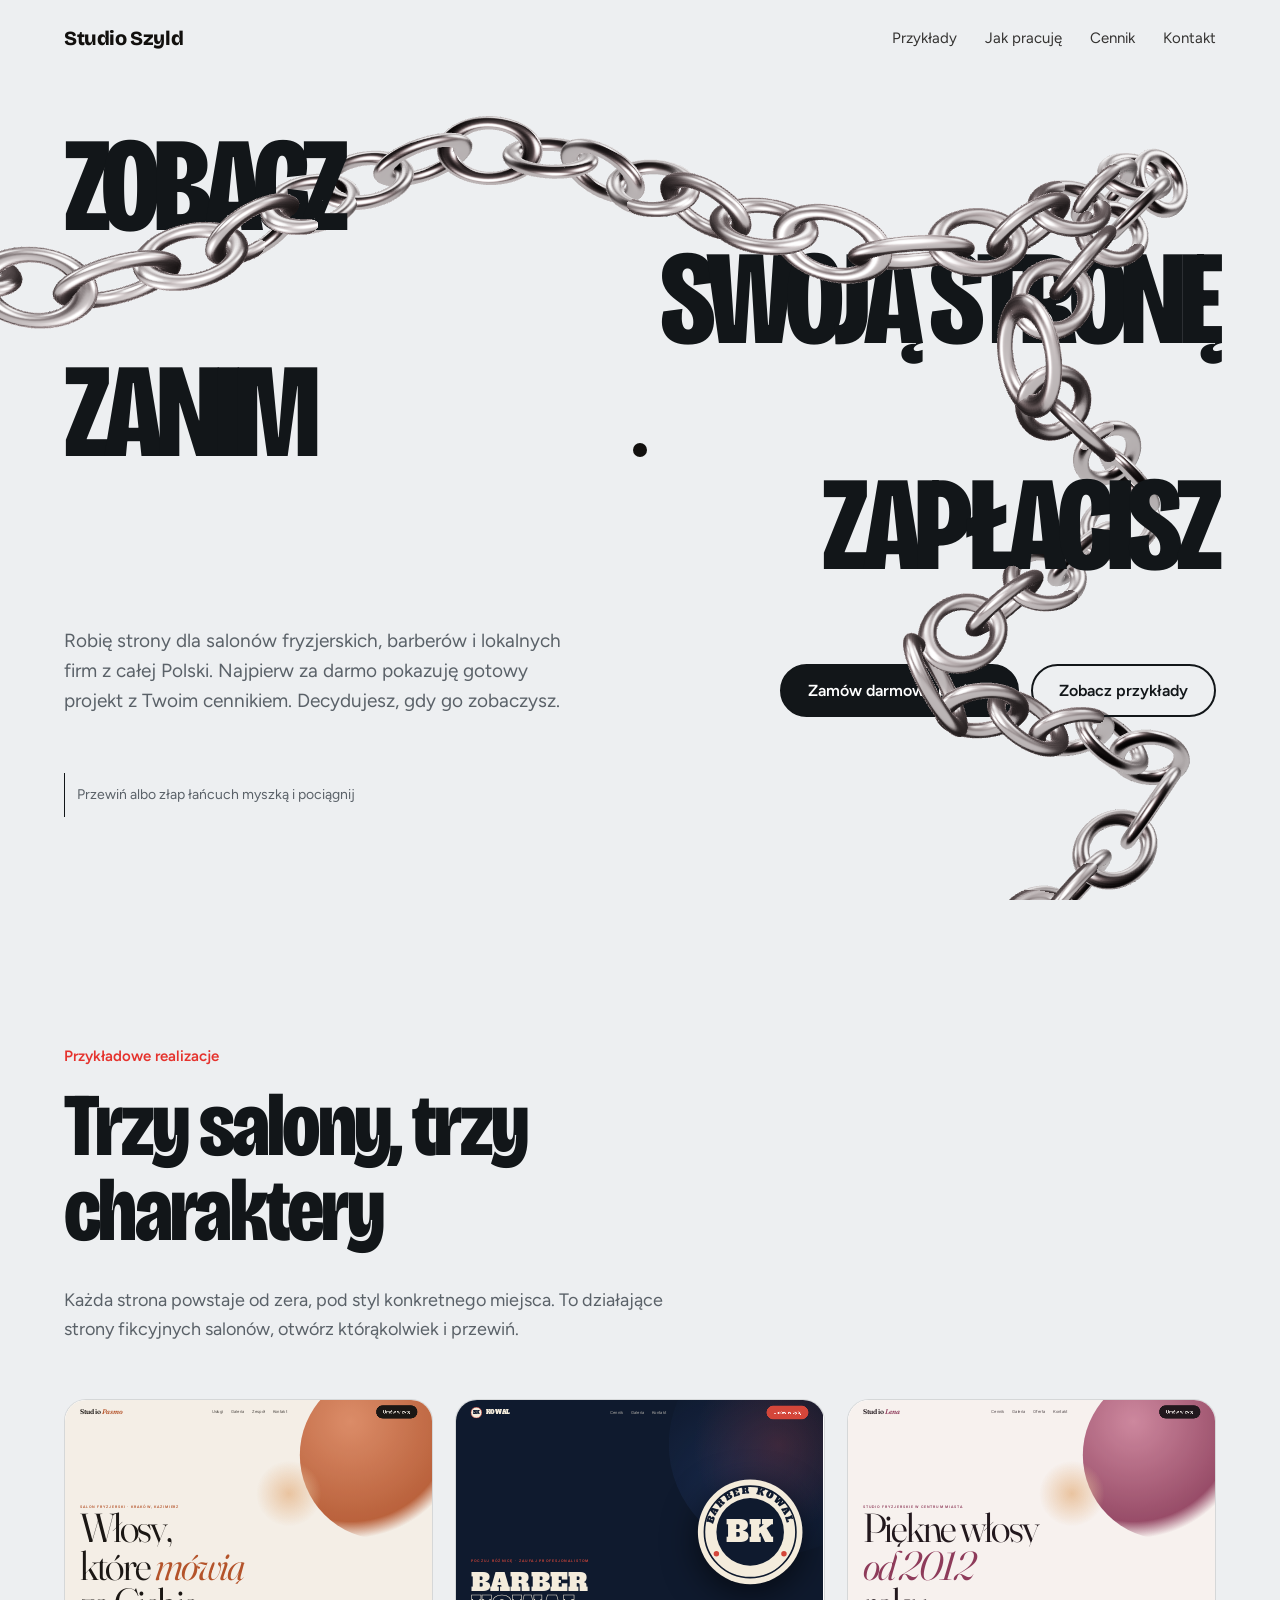
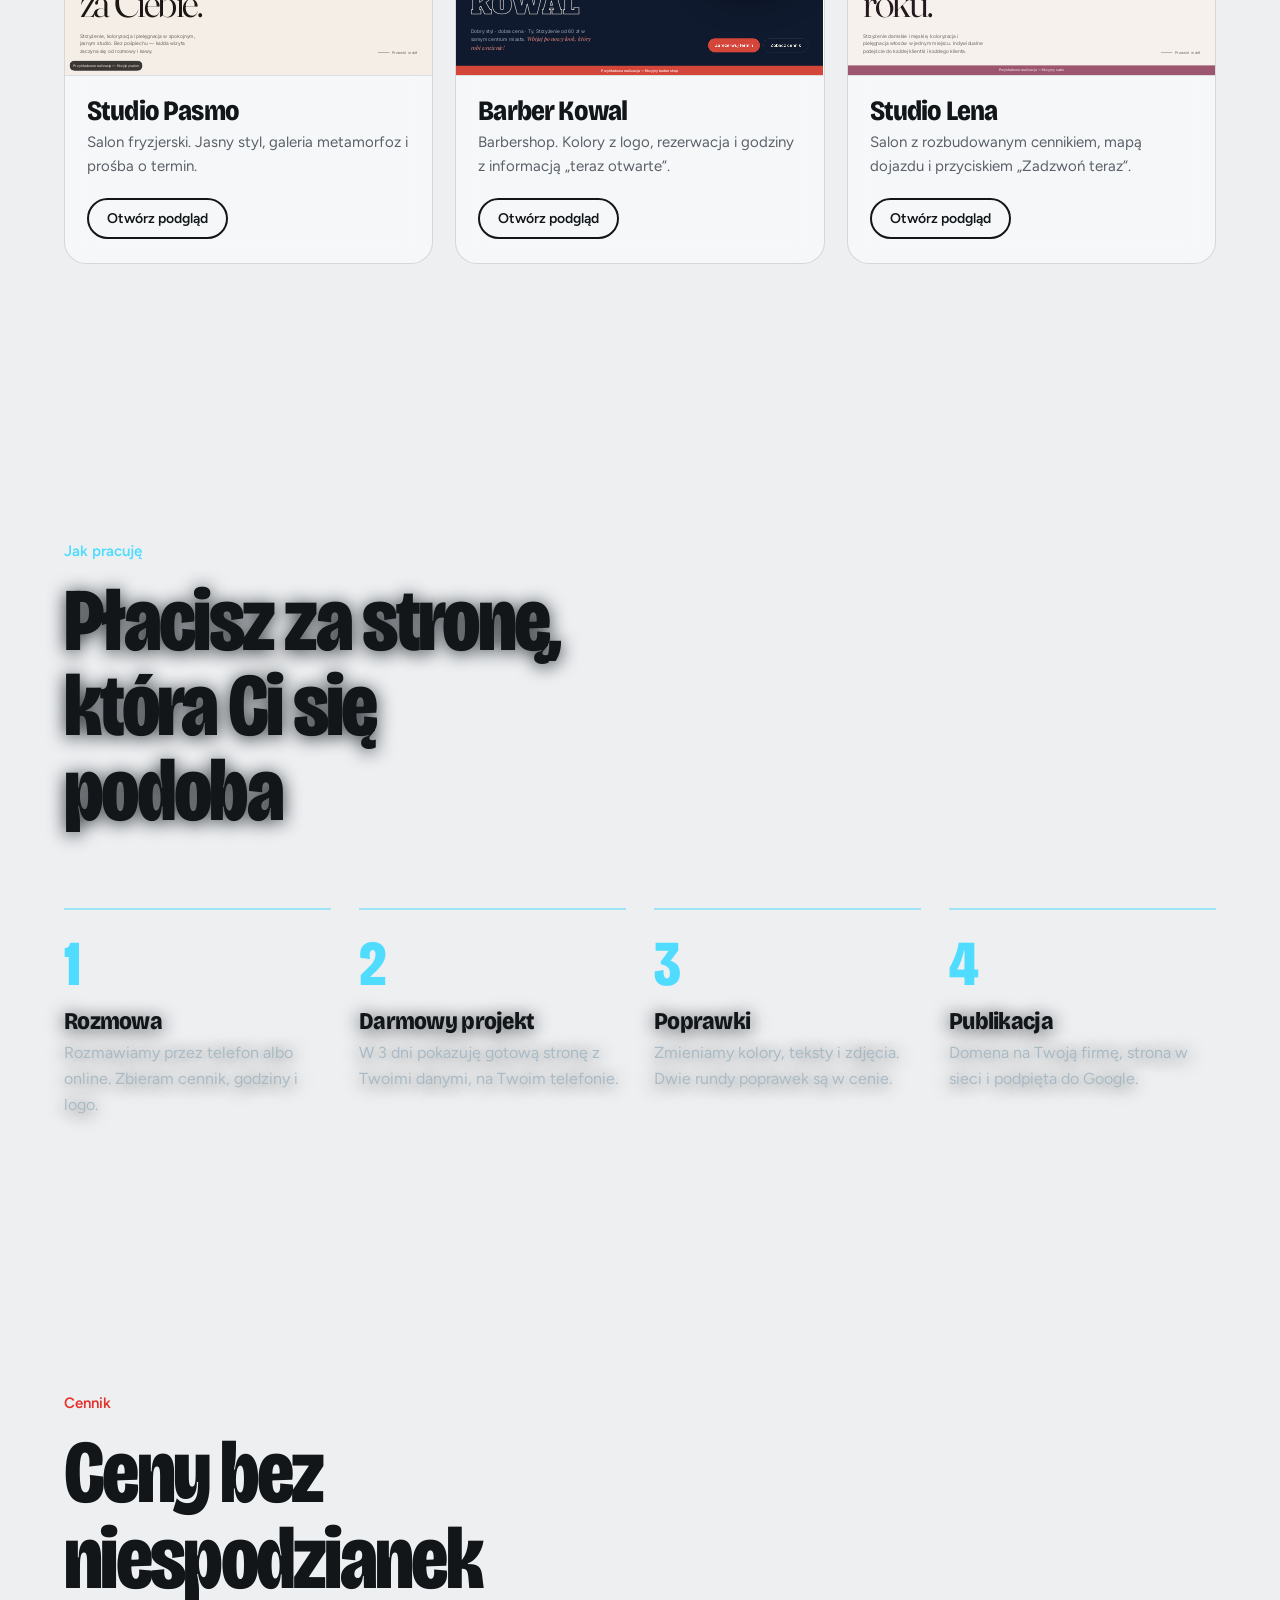
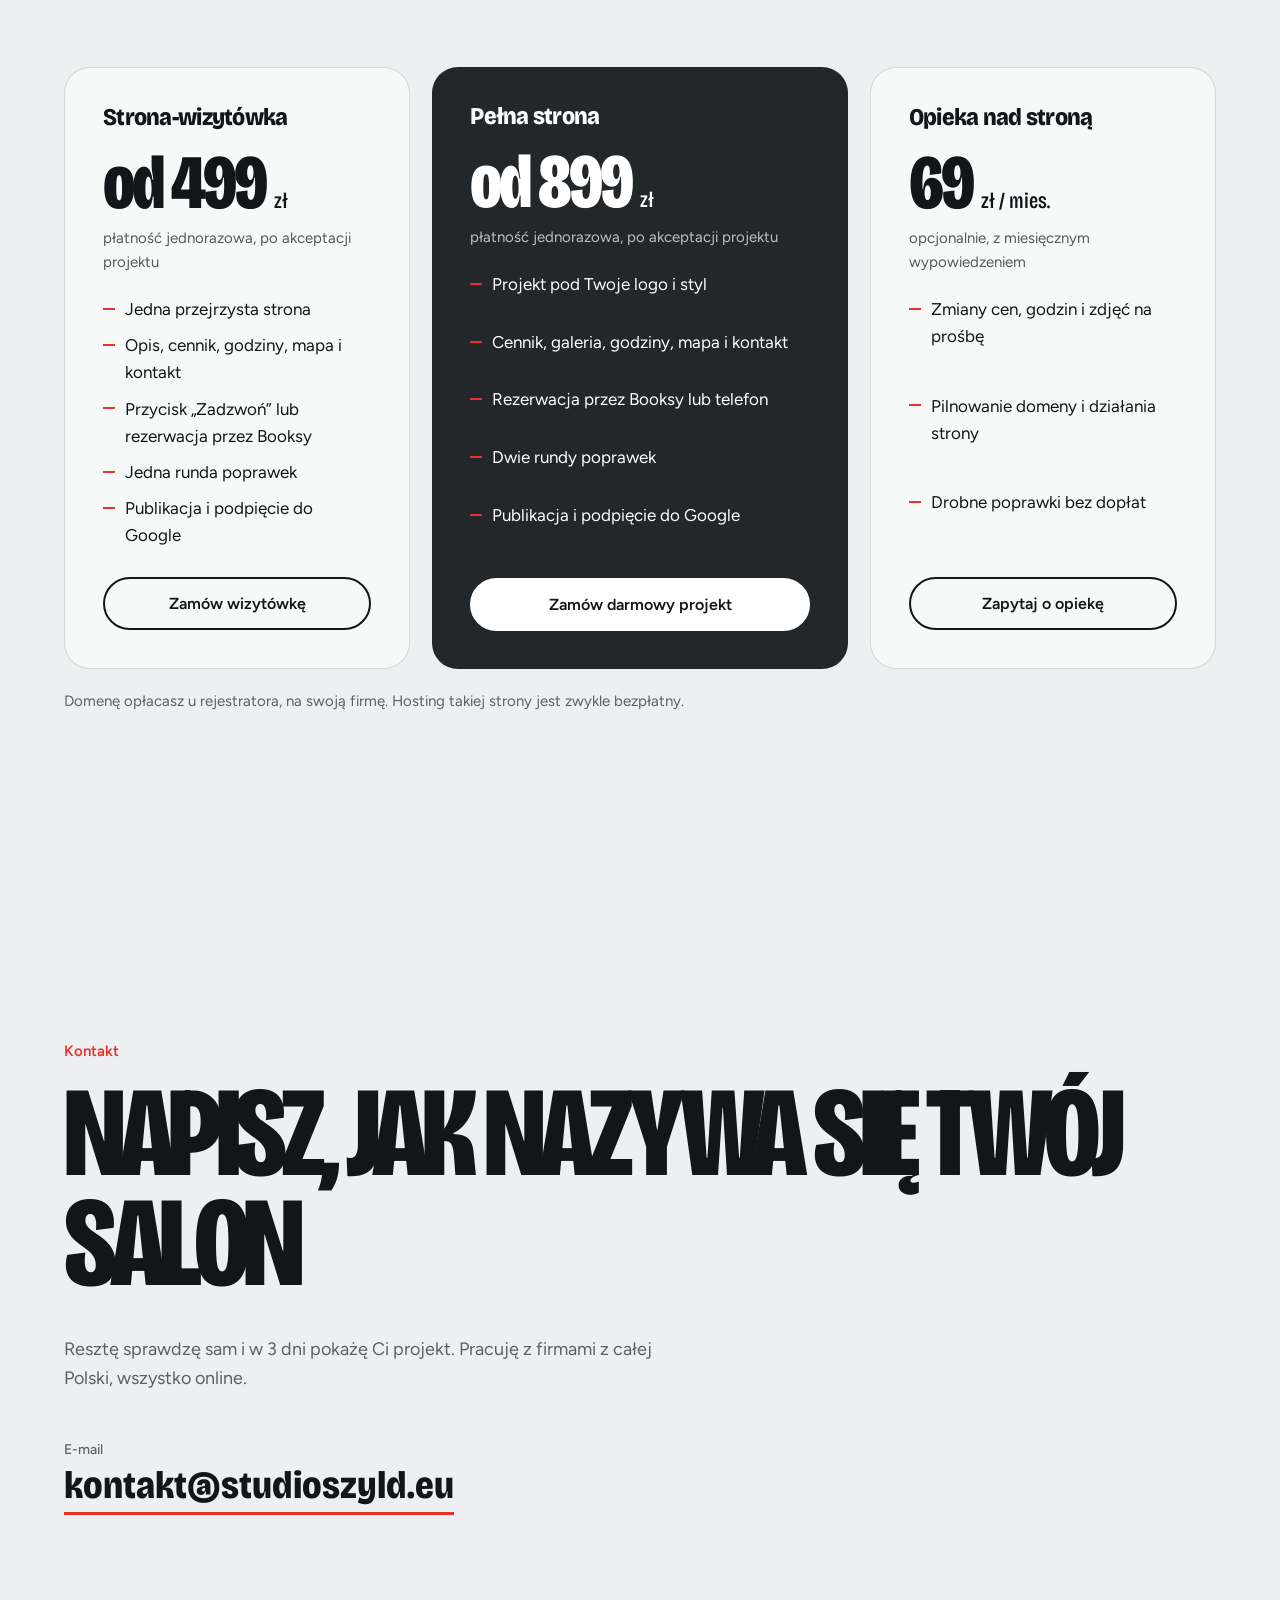
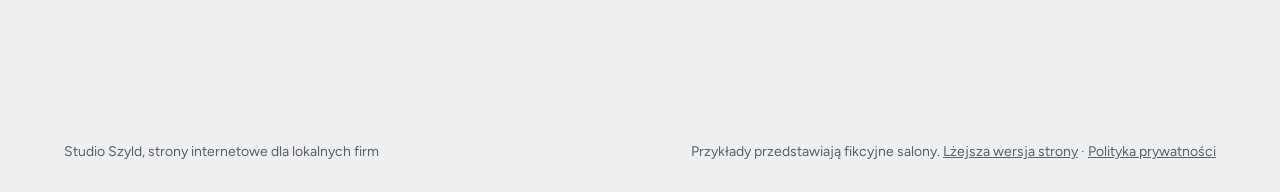
==== commit 7b07452e: "Add files via upload" ====
--- a/index.html
+++ b/index.html
@@ -89,12 +89,14 @@
   @media (max-width:560px){.process ol{grid-template-columns:1fr}}
 
   /* pricing */
-  .plans{display:grid;grid-template-columns:1.25fr 1fr;gap:22px;margin-top:56px}
+  .plans{display:grid;grid-template-columns:1fr 1.2fr 1fr;gap:22px;margin-top:56px;align-items:stretch}
+  .plan{display:flex;flex-direction:column}
+  .plan ul{flex:1}
   .plan{border-radius:26px;padding:38px;backdrop-filter:blur(14px)}
   .plan.main{background:rgba(18,22,25,.92);color:#fff}
-  .plan.care{background:rgba(248,249,250,.85);border:1px solid var(--line)}
+  .plan.care,.plan.lite{background:rgba(248,249,250,.85);border:1px solid var(--line)}
   .plan h3{font-size:24px;font-variation-settings:"wdth" 90}
-  .price{font:800 clamp(64px,8vw,112px)/1 var(--display);font-variation-settings:"wdth" 75;letter-spacing:-.04em;margin:16px 0 4px}
+  .price{font:800 clamp(56px,6vw,92px)/1 var(--display);font-variation-settings:"wdth" 75;letter-spacing:-.04em;margin:16px 0 4px}
   .price small{font-size:22px;font-weight:500;letter-spacing:0}
   .plan .note{opacity:.7;font-size:15px;margin-bottom:22px}
   .plan ul{list-style:none;display:grid;gap:9px;margin-bottom:28px}
@@ -232,11 +234,18 @@
   <section class="pricing" id="cennik" data-light="#ffffff" aria-labelledby="h2c">
     <div class="wrap">
       <span class="label">Cennik</span>
-      <h2 id="h2c">Jedna cena, bez niespodzianek</h2>
+      <h2 id="h2c">Ceny bez niespodzianek</h2>
       <div class="plans">
+        <div class="plan lite">
+          <h3>Strona-wizytówka</h3>
+          <div class="price">od 499 <small>zł</small></div>
+          <p class="note">płatność jednorazowa, po akceptacji projektu</p>
+          <ul><li>Jedna przejrzysta strona</li><li>Opis, cennik, godziny, mapa i kontakt</li><li>Przycisk „Zadzwoń” lub rezerwacja przez Booksy</li><li>Jedna runda poprawek</li><li>Publikacja i podpięcie do Google</li></ul>
+          <a class="btn" href="#kontakt">Zamów wizytówkę</a>
+        </div>
         <div class="plan main">
-          <h3>Strona dla Twojej firmy</h3>
-          <div class="price">od 900 <small>zł</small></div>
+          <h3>Pełna strona</h3>
+          <div class="price">od 899 <small>zł</small></div>
           <p class="note">płatność jednorazowa, po akceptacji projektu</p>
           <ul><li>Projekt pod Twoje logo i styl</li><li>Cennik, galeria, godziny, mapa i kontakt</li><li>Rezerwacja przez Booksy lub telefon</li><li>Dwie rundy poprawek</li><li>Publikacja i podpięcie do Google</li></ul>
           <a class="btn" href="#kontakt">Zamów darmowy projekt</a>
